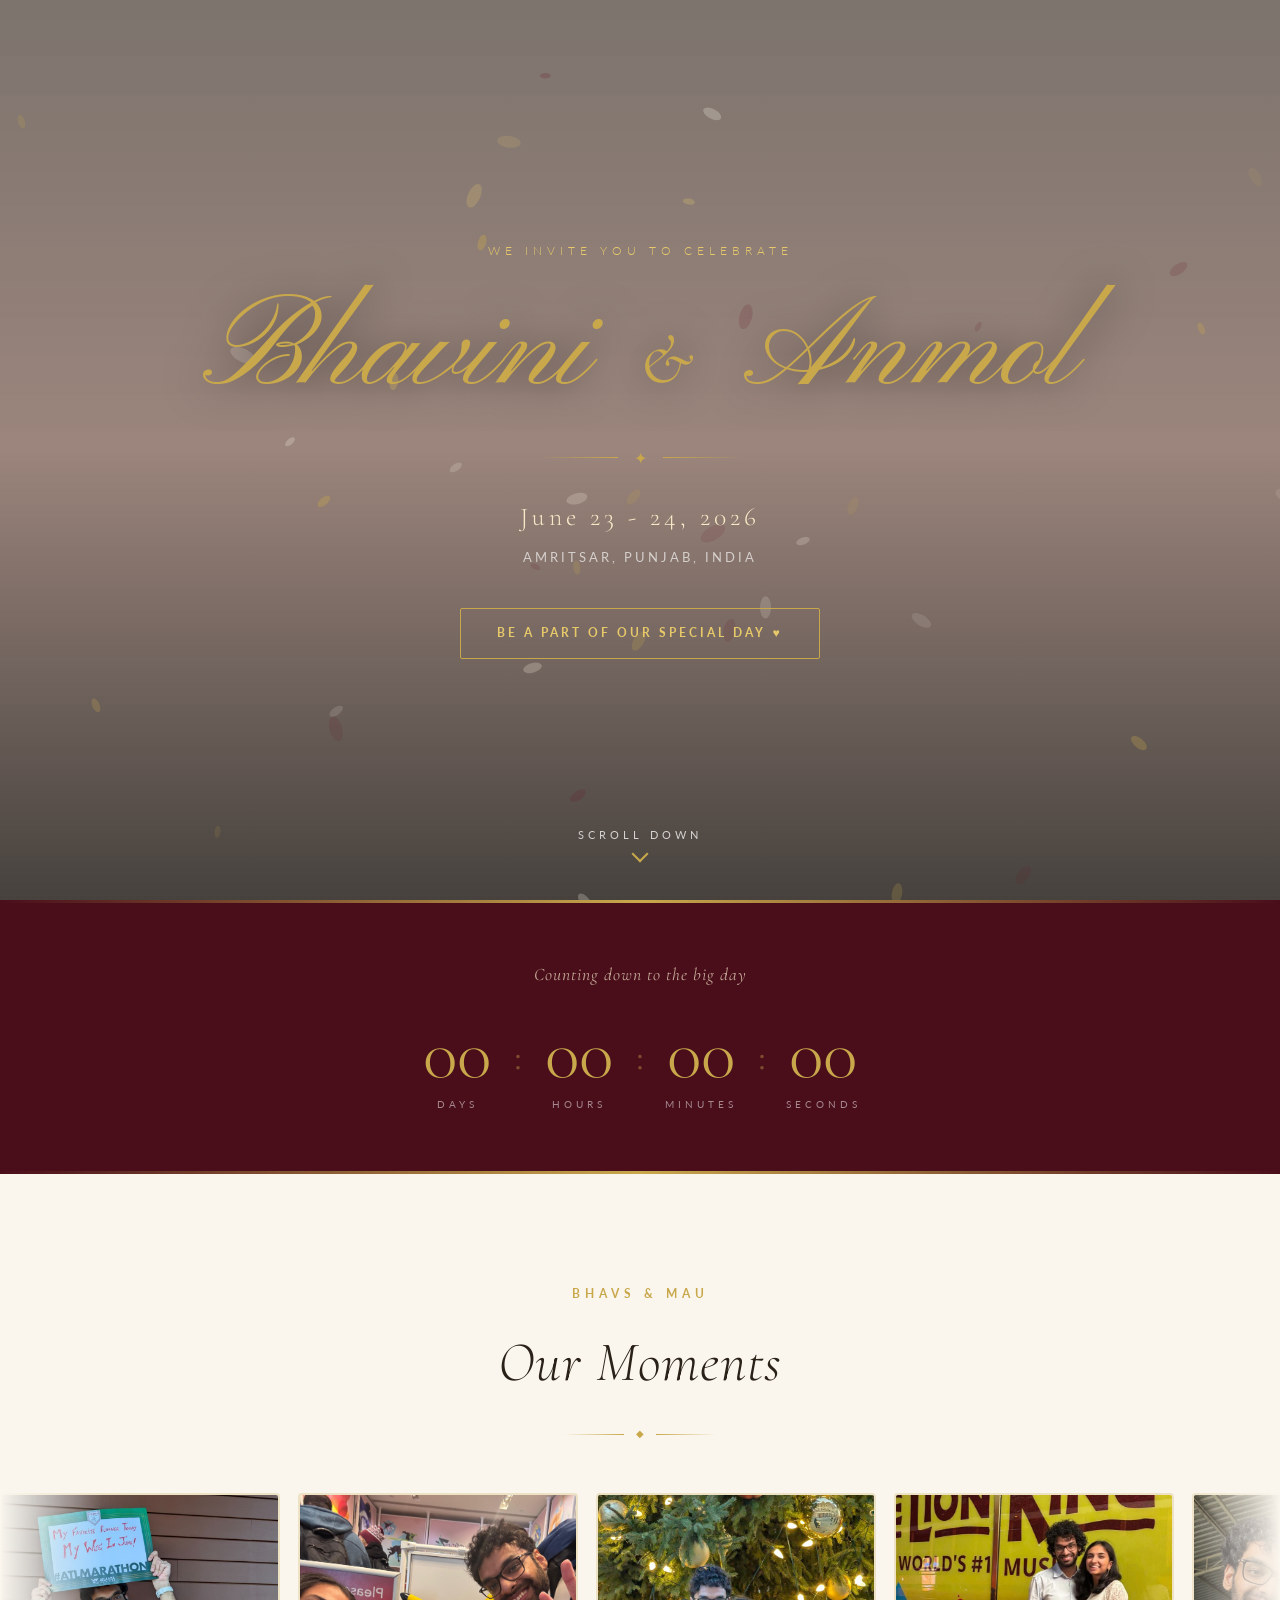
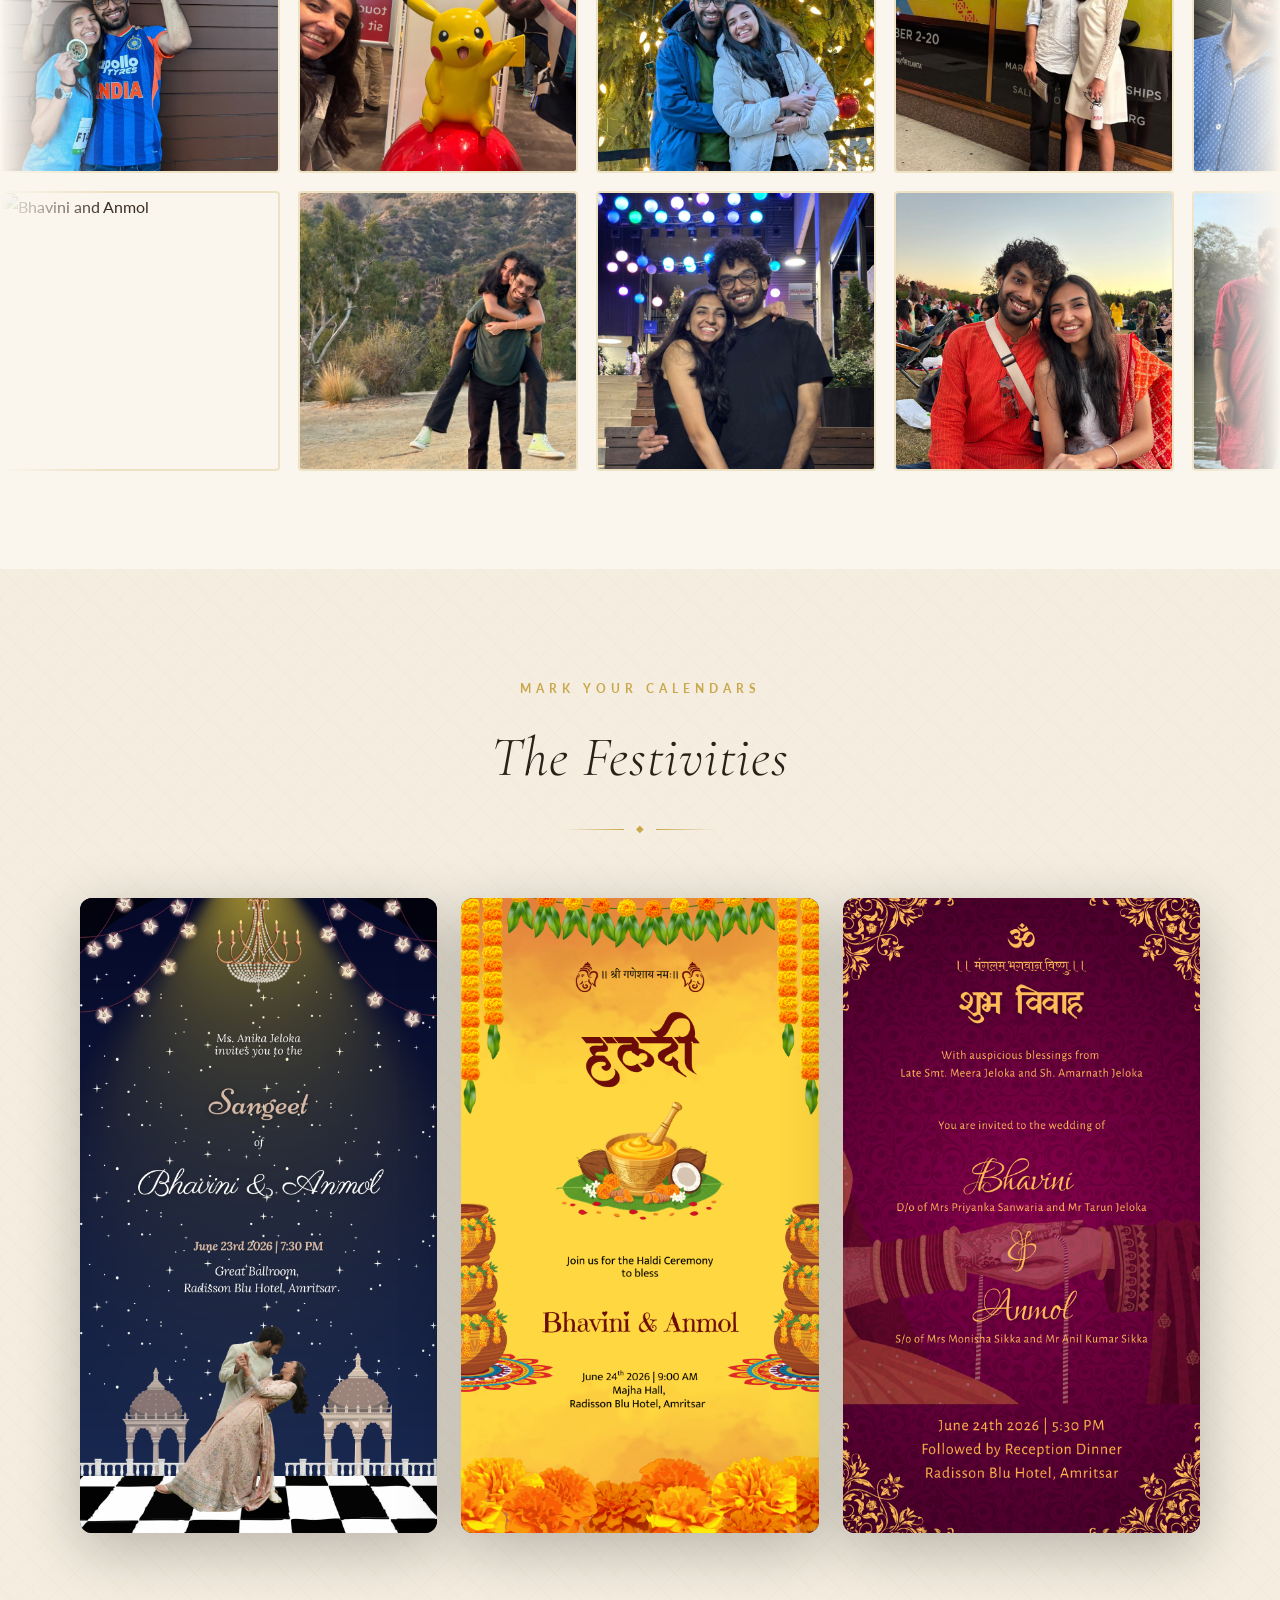
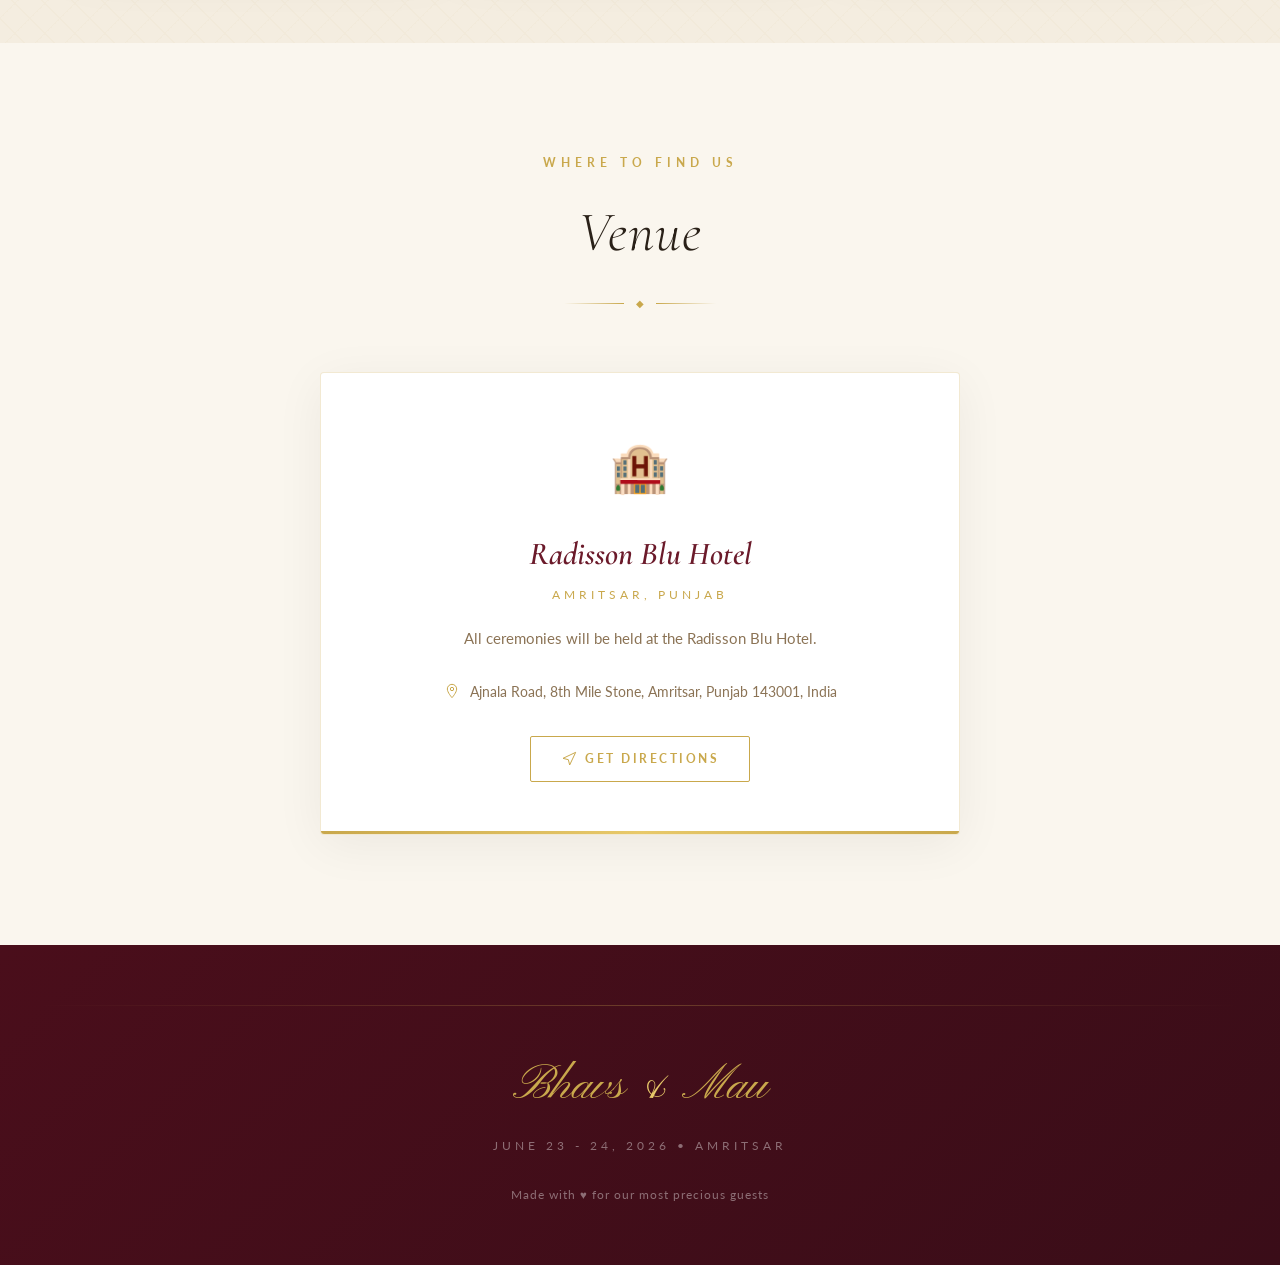
==== bride.html @ a4cc7a9e "updated the three different pages, and minor changes as suggested by familiy" ====
<!DOCTYPE html>
<html lang="en">
<head>
    <meta charset="UTF-8">
    <meta name="viewport" content="width=device-width, initial-scale=1.0">
    <title>Bhavini & Anmol — June 2026 | Wedding Invitation</title>
    <meta name="description" content="Join us in celebrating the wedding of Bhavini & Anmol on June 23-24, 2026 at the Radisson Blu Hotel, Amritsar.">
    <link rel="preconnect" href="https://fonts.googleapis.com">
    <link rel="preconnect" href="https://fonts.gstatic.com" crossorigin>
    <link href="https://fonts.googleapis.com/css2?family=Cormorant+Garamond:ital,wght@0,300;0,400;0,600;1,300;1,400&family=Lato:wght@300;400;700&family=Pinyon+Script&display=swap" rel="stylesheet">
    <link rel="stylesheet" href="style.css">
</head>
<body>

    <!-- Floating Petals Canvas -->
    <canvas id="petals-canvas"></canvas>

    <!-- Lightbox -->
    <div id="lightbox" class="lightbox" role="dialog" aria-modal="true">
        <button class="lightbox-close" id="lightbox-close" aria-label="Close">✕</button>
        <img src="" alt="" class="lightbox-img" id="lightbox-img">
    </div>

    <!-- Navigation -->
    <nav class="navbar" id="navbar">
        <div class="nav-logo">Bhavs <span class="nav-ampersand">&</span> Mau</div>
    </nav>

    <!-- Hero Section -->
    <section id="home" class="hero">
        <div class="hero-parallax-bg" id="heroBg"></div>
        <div class="hero-overlay"></div>

        <!-- Floating Decorative Elements -->
        <!-- <div class="deco-ring deco-ring-1"></div>
        <div class="deco-ring deco-ring-2"></div>
        <div class="deco-ring deco-ring-3"></div> -->

        <div class="hero-content">
            <p class="hero-eyebrow scroll-reveal">We invite you to celebrate</p>
            <h1 class="hero-names">
                <span class="name-bride">Bhavini</span>
                <span class="hero-amp">&amp;</span>
                <span class="name-groom">Anmol</span>
            </h1>
            <div class="hero-divider">
                <span class="divider-line"></span>
                <span class="divider-icon">✦</span>
                <span class="divider-line"></span>
            </div>
            <p class="hero-date">June 23 - 24, 2026</p>
            <p class="hero-location">Amritsar, Punjab, India</p>
            <a href="#events" class="hero-cta">
                <span>Be a part of our special day ♥</span>
            </a>
        </div>

        <div class="hero-scroll-indicator">
            <span>Scroll Down</span>
            <!-- <div class="scroll-line"></div> -->
            <div class="scroll-arrow"></div>
        </div>
    </section>

    <!-- Countdown Section -->
    <section id="countdown" class="countdown-section">
        <div class="countdown-container">
            <p class="countdown-label">Counting down to the big day</p>
            <div class="countdown-grid">
                <div class="countdown-item">
                    <span class="countdown-num" id="cd-days">—</span>
                    <span class="countdown-unit">Days</span>
                </div>
                <div class="countdown-sep">:</div>
                <div class="countdown-item">
                    <span class="countdown-num" id="cd-hours">—</span>
                    <span class="countdown-unit">Hours</span>
                </div>
                <div class="countdown-sep">:</div>
                <div class="countdown-item">
                    <span class="countdown-num" id="cd-mins">—</span>
                    <span class="countdown-unit">Minutes</span>
                </div>
                <div class="countdown-sep">:</div>
                <div class="countdown-item">
                    <span class="countdown-num" id="cd-secs">—</span>
                    <span class="countdown-unit">Seconds</span>
                </div>
            </div>
        </div>
    </section>

    <!-- Our Story Section — commented out
    <section id="story" class="story-section">
        ...
    </section>
    -->

    <!-- Photo Gallery Section -->
    <section id="gallery" class="gallery-section">
        <div class="section-header scroll-reveal">
            <p class="section-eyebrow">Bhavs & Mau</p>
            <h2 class="section-title">Our Moments</h2>
            <div class="title-ornament">
                <span class="ornament-line"></span>
                <span class="ornament-diamond">◆</span>
                <span class="ornament-line"></span>
            </div>
        </div>

        <!-- Row 1 — scrolls left: photos 1–8 + duplicate -->
        <div class="gallery-strip gallery-strip--left">
            <div class="gallery-track" id="gallery-track-1">
                <!-- set 1 -->
                <div class="gallery-item"><img src="images/gallery/photo1.jpeg" alt="Bhavini and Anmol"></div>
                <div class="gallery-item"><img src="images/gallery/photo2.jpeg" alt="Bhavini and Anmol"></div>
                <div class="gallery-item"><img src="images/gallery/photo3.jpeg" alt="Bhavini and Anmol"></div>
                <div class="gallery-item"><img src="images/gallery/photo4.jpeg" alt="Bhavini and Anmol"></div>
                <div class="gallery-item"><img src="images/gallery/photo5.jpeg" alt="Bhavini and Anmol"></div>
                <div class="gallery-item"><img src="images/gallery/photo6.jpeg" alt="Bhavini and Anmol"></div>
                <div class="gallery-item"><img src="images/gallery/photo7.jpeg" alt="Bhavini and Anmol"></div>
                <div class="gallery-item"><img src="images/gallery/photo8.jpeg" alt="Bhavini and Anmol"></div>
                <!-- set 2 — duplicate for seamless loop -->
                <div class="gallery-item"><img src="images/gallery/photo1.jpeg" alt="Bhavini and Anmol"></div>
                <div class="gallery-item"><img src="images/gallery/photo2.jpeg" alt="Bhavini and Anmol"></div>
                <div class="gallery-item"><img src="images/gallery/photo3.jpeg" alt="Bhavini and Anmol"></div>
                <div class="gallery-item"><img src="images/gallery/photo4.jpeg" alt="Bhavini and Anmol"></div>
                <div class="gallery-item"><img src="images/gallery/photo5.jpeg" alt="Bhavini and Anmol"></div>
                <div class="gallery-item"><img src="images/gallery/photo6.jpeg" alt="Bhavini and Anmol"></div>
                <div class="gallery-item"><img src="images/gallery/photo7.jpeg" alt="Bhavini and Anmol"></div>
                <div class="gallery-item"><img src="images/gallery/photo8.jpeg" alt="Bhavini and Anmol"></div>
            </div>
        </div>

        <!-- Row 2 — scrolls right: photos 15–9 reversed + duplicate -->
        <div class="gallery-strip gallery-strip--right">
            <div class="gallery-track" id="gallery-track-2">
                <!-- set 1 -->
                <div class="gallery-item"><img src="images/gallery/photo15.JPG" alt="Bhavini and Anmol"></div>
                <div class="gallery-item"><img src="images/gallery/photo14.jpeg" alt="Bhavini and Anmol"></div>
                <div class="gallery-item"><img src="images/gallery/photo13.jpeg" alt="Bhavini and Anmol"></div>
                <div class="gallery-item"><img src="images/gallery/photo12.jpeg" alt="Bhavini and Anmol"></div>
                <div class="gallery-item"><img src="images/gallery/photo11.jpeg" alt="Bhavini and Anmol"></div>
                <div class="gallery-item"><img src="images/gallery/photo10.jpeg" alt="Bhavini and Anmol"></div>
                <div class="gallery-item"><img src="images/gallery/photo9.jpeg" alt="Bhavini and Anmol"></div>
                <!-- set 2 — duplicate for seamless loop -->
                <div class="gallery-item"><img src="images/gallery/photo15.JPG" alt="Bhavini and Anmol"></div>
                <div class="gallery-item"><img src="images/gallery/photo14.jpeg" alt="Bhavini and Anmol"></div>
                <div class="gallery-item"><img src="images/gallery/photo13.jpeg" alt="Bhavini and Anmol"></div>
                <div class="gallery-item"><img src="images/gallery/photo12.jpeg" alt="Bhavini and Anmol"></div>
                <div class="gallery-item"><img src="images/gallery/photo11.jpeg" alt="Bhavini and Anmol"></div>
                <div class="gallery-item"><img src="images/gallery/photo10.jpeg" alt="Bhavini and Anmol"></div>
                <div class="gallery-item"><img src="images/gallery/photo9.jpeg" alt="Bhavini and Anmol"></div>
            </div>
        </div>
    </section>

    <!-- Events Section -->
    <section id="events" class="events-section">
        <div class="events-bg-pattern"></div>
        <div class="section-header scroll-reveal">
            <p class="section-eyebrow">Mark Your Calendars</p>
            <h2 class="section-title">The Festivities</h2>
            <div class="title-ornament">
                <span class="ornament-line"></span>
                <span class="ornament-diamond">◆</span>
                <span class="ornament-line"></span>
            </div>
        </div>
        <div class="invite-cards-grid">

            <!-- Sangeet -->
            <div class="invite-card scroll-reveal" style="--delay: 0s">
                <div class="invite-card-inner">
                    <img src="images/cards/Sangeet_v2_bride.png" alt="Sangeet Invitation" class="invite-card-img">
                    <div class="invite-card-overlay">
                        <p class="invite-card-overlay-event">Sangeet</p>
                        <p class="invite-card-overlay-detail">June 23 · 7:30 PM</p>
                        <p class="invite-card-overlay-detail">Great Ballroom, Radisson Blu</p>
                    </div>
                </div>
            </div>

            <!-- Haldi -->
            <div class="invite-card scroll-reveal" style="--delay: 0.15s">
                <div class="invite-card-inner">
                    <img src="images/cards/Haldi_v2.png" alt="Haldi Invitation" class="invite-card-img">
                    <div class="invite-card-overlay">
                        <p class="invite-card-overlay-event">Haldi</p>
                        <p class="invite-card-overlay-detail">June 24 · 9:00 AM</p>
                        <p class="invite-card-overlay-detail">Majha Hall, Radisson Blu</p>
                    </div>
                </div>
            </div>

            <!-- Shubh Vivah — Bride's card -->
            <div class="invite-card scroll-reveal" style="--delay: 0.3s">
                <div class="invite-card-inner">
                    <img src="images/cards/shaadi_bride_v2.png" alt="Shubh Vivah" class="invite-card-img">
                    <div class="invite-card-overlay">
                        <p class="invite-card-overlay-event">Shubh Vivah</p>
                        <p class="invite-card-overlay-detail">June 24 · 5:30 PM</p>
                        <p class="invite-card-overlay-detail">Hotel Radisson Blu, Amritsar</p>
                    </div>
                </div>
            </div>

        </div>
    </section>

    <!-- Venue Section -->
    <section id="venue" class="venue-section">
        <div class="section-header scroll-reveal">
            <p class="section-eyebrow">Where to Find Us</p>
            <h2 class="section-title">Venue</h2>
            <div class="title-ornament">
                <span class="ornament-line"></span>
                <span class="ornament-diamond">◆</span>
                <span class="ornament-line"></span>
            </div>
        </div>
        <div class="venue-content scroll-reveal">
            <div class="venue-card">
                <div class="venue-card-icon">🏨</div>
                <h3>Radisson Blu Hotel</h3>
                <p class="venue-tagline">Amritsar, Punjab</p>
                <p class="venue-desc">All ceremonies will be held at the Radisson Blu Hotel.</p>
                <div class="venue-details">
                    <div class="venue-detail">
                        <svg viewBox="0 0 24 24" fill="none" stroke="currentColor" stroke-width="1.5" width="16"><path d="M12 2C8.13 2 5 5.13 5 9c0 5.25 7 13 7 13s7-7.75 7-13c0-3.87-3.13-7-7-7z"/><circle cx="12" cy="9" r="2.5"/></svg>
                        Ajnala Road, 8th Mile Stone, Amritsar, Punjab 143001, India
                    </div>
                    <!-- <div class="venue-detail">
                        <svg viewBox="0 0 24 24" fill="none" stroke="currentColor" stroke-width="1.5" width="16"><path d="M3 9l9-7 9 7v11a2 2 0 01-2 2H5a2 2 0 01-2-2z"/><polyline points="9 22 9 12 15 12 15 22"/></svg>
                        
                    </div> -->
                </div>
                <a href="https://maps.google.com/?q=Radisson+Blu+Hotel+Amritsar" target="_blank" class="venue-map-btn">
                    <svg viewBox="0 0 24 24" fill="none" stroke="currentColor" stroke-width="1.5" width="16"><polygon points="3 11 22 2 13 21 11 13 3 11"/></svg>
                    Get Directions
                </a>
            </div>
        </div>
    </section>


    <!-- Footer -->
    <footer class="footer">
        <div class="footer-logo">Bhavs <span class="footer-amp">&</span> Mau</div>
        <p class="footer-date">June 23 - 24, 2026 • Amritsar</p>
        <p class="footer-quote"></p>
        <p class="footer-copy">Made with ♥ for our most precious guests</p>
    </footer>

    <script src="script.js"></script>
</body>
</html>
---- style.css ----
/* ============================================================
   WEDDING WEBSITE — Anmol & Bhavini
   Design System & Animations
   ============================================================ */

/* ---------- CSS Variables ---------- */
:root {
    --gold: #C9A84C;
    --gold-light: #E8C96A;
    --gold-pale: #f5e9c8;
    --burgundy: #6B1A2A;
    --burgundy-deep: #4A0E1B;
    --cream: #FAF6EE;
    --ivory: #F4EDE0;
    --charcoal: #2A2118;
    --text-dark: #3A2E22;
    --text-muted: #8B7355;
    --white: #FFFFFF;

    --font-display: 'Pinyon Script', cursive;
    --font-serif: 'Cormorant Garamond', Georgia, serif;
    --font-sans: 'Lato', sans-serif;

    --ease-smooth: cubic-bezier(0.4, 0, 0.2, 1);
    --ease-bounce: cubic-bezier(0.34, 1.56, 0.64, 1);
}

/* ---------- Reset & Base ---------- */
*,
*::before,
*::after {
    box-sizing: border-box;
    margin: 0;
    padding: 0;
}

html {
    scroll-behavior: smooth;
    overflow-x: hidden;
}

body {
    font-family: var(--font-sans);
    background: var(--cream);
    color: var(--text-dark);
    line-height: 1.7;
    overflow-x: hidden;
}

/* ---------- Petals Canvas ---------- */
#petals-canvas {
    position: fixed;
    top: 0;
    left: 0;
    width: 100%;
    height: 100%;
    pointer-events: none;
    z-index: 1;
    opacity: 0.6;
}

/* ---------- Navbar ---------- */
.navbar {
    position: fixed;
    top: 0;
    left: 0;
    right: 0;
    z-index: 1000;
    display: flex;
    align-items: center;
    justify-content: space-between;
    padding: 20px 60px;
    /* Hidden until user scrolls past hero */
    opacity: 0;
    transform: translateY(-100%);
    pointer-events: none;
    transition: opacity 0.5s var(--ease-smooth),
        transform 0.5s var(--ease-smooth),
        background 0.4s var(--ease-smooth),
        padding 0.4s var(--ease-smooth),
        box-shadow 0.4s var(--ease-smooth);
}

.navbar.nav-visible {
    opacity: 1;
    transform: translateY(0);
    pointer-events: auto;
}

.navbar.scrolled {
    background: rgba(26, 15, 8, 0.92);
    backdrop-filter: blur(20px);
    -webkit-backdrop-filter: blur(20px);
    padding: 14px 60px;
    box-shadow: 0 4px 30px rgba(0, 0, 0, 0.3);
}

.nav-logo {
    font-family: var(--font-display);
    font-size: 2.2rem;
    color: var(--gold);
    letter-spacing: 2px;
    user-select: none;
}

.nav-ampersand {
    color: var(--gold-light);
    font-size: 1.8rem;
}

.nav-links {
    list-style: none;
    display: flex;
    gap: 36px;
}

.nav-link {
    font-family: var(--font-sans);
    font-size: 0.8rem;
    font-weight: 700;
    letter-spacing: 2.5px;
    text-transform: uppercase;
    color: rgba(255, 255, 255, 0.85);
    text-decoration: none;
    position: relative;
    transition: color 0.3s;
}

.nav-link::after {
    content: '';
    position: absolute;
    bottom: -4px;
    left: 0;
    width: 0;
    height: 1px;
    background: var(--gold);
    transition: width 0.35s var(--ease-smooth);
}

.nav-link:hover {
    color: var(--gold-light);
}

.nav-link:hover::after {
    width: 100%;
}

.nav-rsvp {
    color: var(--gold) !important;
    border: 1px solid var(--gold);
    padding: 8px 20px;
    border-radius: 2px;
    transition: all 0.3s !important;
}

.nav-rsvp::after {
    display: none;
}

.nav-rsvp:hover {
    background: var(--gold) !important;
    color: var(--burgundy-deep) !important;
}

.hamburger {
    display: none;
    flex-direction: column;
    gap: 5px;
    background: none;
    border: none;
    cursor: pointer;
    padding: 4px;
}

.hamburger span {
    display: block;
    width: 24px;
    height: 2px;
    background: var(--gold);
    transition: all 0.3s;
}

/* ---------- Hero ---------- */
.hero {
    position: relative;
    height: 100vh;
    min-height: 700px;
    display: flex;
    align-items: center;
    justify-content: center;
    overflow: hidden;
}

.hero-parallax-bg {
    position: absolute;
    inset: -20%;
    background: url('images/hero-bg-desktop.png') center center / cover no-repeat;
    will-change: transform;
    transition: transform 0.05s linear;
}

.hero-overlay {
    position: absolute;
    inset: 0;
    background: linear-gradient(to bottom,
            rgba(20, 8, 4, 0.55) 0%,
            rgba(60, 20, 10, 0.5) 50%,
            rgba(10, 5, 2, 0.75) 100%);
}

/* Decorative floating rings */
.deco-ring {
    position: absolute;
    border-radius: 50%;
    border: 1px solid rgba(201, 168, 76, 0.25);
    animation: ringPulse 6s ease-in-out infinite;
    pointer-events: none;
}

.deco-ring-1 {
    width: 500px;
    height: 500px;
    top: 50%;
    left: 50%;
    transform: translate(-50%, -50%);
    animation-delay: 0s;
}

.deco-ring-2 {
    width: 700px;
    height: 700px;
    top: 50%;
    left: 50%;
    transform: translate(-50%, -50%);
    border-color: rgba(201, 168, 76, 0.15);
    animation-delay: 1s;
}

.deco-ring-3 {
    width: 900px;
    height: 900px;
    top: 50%;
    left: 50%;
    transform: translate(-50%, -50%);
    border-color: rgba(201, 168, 76, 0.08);
    animation-delay: 2s;
}

@keyframes ringPulse {

    0%,
    100% {
        opacity: 0.6;
        transform: translate(-50%, -50%) scale(1);
    }

    50% {
        opacity: 1;
        transform: translate(-50%, -50%) scale(1.04);
    }
}

.hero-content {
    position: relative;
    z-index: 2;
    text-align: center;
    color: var(--white);
    padding: 20px;
}

.hero-eyebrow {
    font-family: var(--font-sans);
    font-size: 0.75rem;
    font-weight: 300;
    letter-spacing: 5px;
    text-transform: uppercase;
    color: var(--gold-light);
    margin-bottom: 24px;
    opacity: 0;
    transform: translateY(20px);
    animation: fadeUp 0.9s var(--ease-smooth) 0.3s forwards;
}

.hero-names {
    font-family: var(--font-display);
    font-size: clamp(4rem, 10vw, 9rem);
    font-weight: 400;
    line-height: 1.05;
    color: var(--gold);
    text-shadow: 0 2px 40px rgba(0, 0, 0, 0.6);
    opacity: 0;
    transform: translateY(30px);
    animation: fadeUp 1s var(--ease-smooth) 0.5s forwards;
}

.name-groom,
.name-bride {
    display: inline-block;
}

.hero-amp {
    font-family: var(--font-serif);
    font-style: italic;
    color: var(--gold);
    font-size: 0.55em;
    vertical-align: middle;
    padding: 0 20px;
}

.hero-divider {
    display: flex;
    align-items: center;
    justify-content: center;
    gap: 16px;
    margin: 24px auto;
    opacity: 0;
    animation: fadeIn 1s var(--ease-smooth) 0.9s forwards;
}

.divider-line {
    width: 80px;
    height: 1px;
    background: linear-gradient(to right, transparent, var(--gold));
}

.divider-line:last-child {
    background: linear-gradient(to left, transparent, var(--gold));
}

.divider-icon {
    color: var(--gold);
    font-size: 1rem;
    animation: spin 20s linear infinite;
    display: inline-block;
}

@keyframes spin {
    to {
        transform: rotate(360deg);
    }
}

.hero-date {
    font-family: var(--font-serif);
    font-size: clamp(1.1rem, 3vw, 1.6rem);
    font-weight: 300;
    letter-spacing: 4px;
    color: var(--gold-pale);
    opacity: 0;
    animation: fadeUp 1s var(--ease-smooth) 1.1s forwards;
}

.hero-location {
    font-size: 0.8rem;
    letter-spacing: 3px;
    text-transform: uppercase;
    color: rgba(255, 255, 255, 0.65);
    margin-top: 8px;
    opacity: 0;
    animation: fadeUp 1s var(--ease-smooth) 1.3s forwards;
}

.hero-cta {
    display: inline-flex;
    align-items: center;
    gap: 10px;
    margin-top: 40px;
    padding: 14px 36px;
    border: 1px solid var(--gold);
    color: var(--gold-light);
    text-decoration: none;
    font-family: var(--font-sans);
    font-size: 0.75rem;
    font-weight: 700;
    letter-spacing: 3px;
    text-transform: uppercase;
    border-radius: 2px;
    transition: all 0.4s var(--ease-smooth);
    opacity: 0;
    animation: fadeUp 1s var(--ease-smooth) 1.5s forwards;
    position: relative;
    overflow: hidden;
}

.hero-cta::before {
    content: '';
    position: absolute;
    inset: 0;
    background: var(--gold);
    transform: translateX(-101%);
    transition: transform 0.4s var(--ease-smooth);
    z-index: -1;
}

.hero-cta:hover {
    color: var(--burgundy-deep);
}

.hero-cta:hover::before {
    transform: translateX(0);
}

.hero-cta svg {
    width: 16px;
    transition: transform 0.3s;
}

.hero-cta:hover svg {
    transform: translateX(4px);
}

.hero-scroll-indicator {
    position: absolute;
    bottom: 40px;
    left: 50%;
    transform: translateX(-50%);
    z-index: 2;
    display: flex;
    flex-direction: column;
    align-items: center;
    gap: 8px;
    opacity: 0;
    animation: fadeIn 1s ease 2s forwards;
}

.hero-scroll-indicator span {
    font-size: 0.7rem;
    letter-spacing: 4px;
    text-transform: uppercase;
    color: rgba(255, 255, 255, 0.75);
    font-weight: 400;
}

.scroll-line {
    width: 2px;
    height: 64px;
    background: linear-gradient(to bottom, var(--gold-light), rgba(201, 168, 76, 0.15));
    animation: scrollPulse 1.8s ease-in-out infinite;
    border-radius: 2px;
}

/* Downward chevron arrow below the line */
.scroll-arrow {
    width: 12px;
    height: 12px;
    border-right: 2px solid var(--gold);
    border-bottom: 2px solid var(--gold);
    transform: rotate(45deg);
    animation: arrowBounce 1.8s ease-in-out infinite;
    margin-top: -4px;
}

@keyframes scrollPulse {
    0% {
        transform: scaleY(0.15);
        transform-origin: top;
        opacity: 0.4;
    }

    50% {
        transform: scaleY(1);
        transform-origin: top;
        opacity: 1;
    }

    100% {
        transform: scaleY(0.15);
        transform-origin: top;
        opacity: 0.4;
    }
}

@keyframes arrowBounce {

    0%,
    100% {
        transform: rotate(45deg) translateY(0);
        opacity: 0.5;
    }

    50% {
        transform: rotate(45deg) translateY(5px);
        opacity: 1;
    }
}

/* ---------- Countdown ---------- */
.countdown-section {
    background: var(--burgundy-deep);
    padding: 60px 20px;
    text-align: center;
    position: relative;
    z-index: 2;
}

.countdown-section::before,
.countdown-section::after {
    content: '';
    position: absolute;
    left: 0;
    right: 0;
    height: 3px;
    background: linear-gradient(to right, transparent, var(--gold), transparent);
}

.countdown-section::before {
    top: 0;
}

.countdown-section::after {
    bottom: 0;
}

.countdown-label {
    font-family: var(--font-serif);
    font-style: italic;
    font-size: 1.1rem;
    color: var(--gold-pale);
    opacity: 0.7;
    margin-bottom: 28px;
    letter-spacing: 1px;
}

.countdown-grid {
    display: flex;
    align-items: center;
    justify-content: center;
    gap: 12px;
    flex-wrap: wrap;
}

.countdown-item {
    display: flex;
    flex-direction: column;
    align-items: center;
    min-width: 90px;
}

.countdown-num {
    font-family: var(--font-serif);
    font-size: clamp(2.5rem, 6vw, 4.5rem);
    font-weight: 300;
    color: var(--gold);
    line-height: 1;
    display: block;
    transition: all 0.3s;
}

.countdown-unit {
    font-size: 0.65rem;
    letter-spacing: 4px;
    text-transform: uppercase;
    color: rgba(255, 255, 255, 0.5);
    margin-top: 6px;
}

.countdown-sep {
    font-family: var(--font-serif);
    font-size: 2.5rem;
    color: var(--gold);
    opacity: 0.4;
    margin-bottom: 20px;
    animation: sepBlink 1.5s ease-in-out infinite;
}

@keyframes sepBlink {

    0%,
    100% {
        opacity: 0.4;
    }

    50% {
        opacity: 0.1;
    }
}

/* ---------- Section Shared Styles ---------- */
.section-header {
    text-align: center;
    margin-bottom: 60px;
}

.events-section .section-header {
    padding: 0 40px;
}

.section-eyebrow {
    font-size: 0.72rem;
    font-weight: 700;
    letter-spacing: 5px;
    text-transform: uppercase;
    color: var(--gold);
    margin-bottom: 12px;
}

.section-title {
    font-family: var(--font-serif);
    font-size: clamp(2rem, 5vw, 3.5rem);
    font-weight: 300;
    color: var(--charcoal);
    letter-spacing: 1px;
    font-style: italic;
}

.title-ornament {
    display: flex;
    align-items: center;
    justify-content: center;
    gap: 12px;
    margin-top: 16px;
}

.ornament-line {
    width: 60px;
    height: 1px;
    background: linear-gradient(to right, transparent, var(--gold));
}

.ornament-line:last-child {
    background: linear-gradient(to left, transparent, var(--gold));
}

.ornament-diamond {
    color: var(--gold);
    font-size: 0.6rem;
}

.ornament-line--light {
    background: linear-gradient(to right, transparent, rgba(201, 168, 76, 0.5)) !important;
}

.ornament-line--light:last-child {
    background: linear-gradient(to left, transparent, rgba(201, 168, 76, 0.5)) !important;
}

.ornament-diamond--light {
    color: rgba(201, 168, 76, 0.7);
}

/* ---------- Story Section ---------- */
.story-section {
    padding: 110px 40px;
    background: var(--cream);
    position: relative;
    z-index: 2;
}

.story-timeline {
    max-width: 700px;
    margin: 0 auto;
    display: flex;
    flex-direction: column;
    align-items: center;
}

.story-step {
    display: flex;
    align-items: flex-start;
    gap: 28px;
    width: 100%;
    position: relative;
}

.story-step:nth-child(odd) {
    flex-direction: row;
}

.story-step:nth-child(even) {
    flex-direction: row-reverse;
    text-align: right;
}

.story-icon {
    flex-shrink: 0;
    width: 72px;
    height: 72px;
    background: var(--ivory);
    border: 2px solid var(--gold);
    border-radius: 50%;
    display: flex;
    align-items: center;
    justify-content: center;
    font-size: 1.8rem;
    box-shadow: 0 4px 20px rgba(201, 168, 76, 0.2);
    transition: transform 0.4s var(--ease-bounce), box-shadow 0.4s;
}

.story-step:hover .story-icon {
    transform: scale(1.1) rotate(-5deg);
    box-shadow: 0 8px 30px rgba(201, 168, 76, 0.35);
}

.story-text h3 {
    font-family: var(--font-serif);
    font-size: 1.5rem;
    font-weight: 600;
    color: var(--burgundy);
    margin-bottom: 8px;
    font-style: italic;
}

.story-text p {
    font-size: 0.95rem;
    color: var(--text-muted);
    line-height: 1.8;
}

.story-connector {
    width: 1px;
    height: 60px;
    background: linear-gradient(to bottom, var(--gold), transparent);
    margin: 16px 0;
}

/* ---------- Events Section ---------- */
.events-section {
    padding: 110px 0;
    background: var(--ivory);
    position: relative;
    z-index: 2;
    overflow: hidden;
}

.events-bg-pattern {
    position: absolute;
    inset: 0;
    opacity: 0.03;
    background-image:
        repeating-linear-gradient(45deg, var(--gold) 0, var(--gold) 1px, transparent 0, transparent 50%),
        repeating-linear-gradient(-45deg, var(--gold) 0, var(--gold) 1px, transparent 0, transparent 50%);
    background-size: 30px 30px;
    pointer-events: none;
}

.events-grid {
    display: grid;
    grid-template-columns: repeat(auto-fit, minmax(280px, 1fr));
    gap: 24px;
    max-width: 1100px;
    margin: 0 auto;
}

.event-card {
    background: var(--white);
    border: 1px solid rgba(201, 168, 76, 0.2);
    border-radius: 4px;
    padding: 40px 32px;
    text-align: center;
    transition: all 0.4s var(--ease-smooth);
    position: relative;
    overflow: hidden;
    animation-delay: var(--delay);
}

.event-card::before {
    content: '';
    position: absolute;
    top: 0;
    left: 0;
    right: 0;
    height: 3px;
    background: linear-gradient(to right, var(--gold), var(--gold-light));
    transform: scaleX(0);
    transform-origin: left;
    transition: transform 0.4s var(--ease-smooth);
}

.event-card:hover {
    transform: translateY(-8px);
    box-shadow: 0 20px 50px rgba(107, 26, 42, 0.12);
    border-color: rgba(201, 168, 76, 0.4);
}

.event-card:hover::before {
    transform: scaleX(1);
}

.event-card--featured {
    background: var(--burgundy-deep);
    border-color: var(--gold);
}

.event-card--featured h3,
.event-card--featured .event-card-desc,
.event-card--featured .event-card-time {
    color: rgba(255, 255, 255, 0.85) !important;
}

.event-card--featured .event-card-date {
    color: var(--gold-light) !important;
}

.event-card--featured::before {
    background: linear-gradient(to right, var(--gold-light), var(--gold));
}

.event-card-icon {
    font-size: 2.5rem;
    margin-bottom: 16px;
    display: block;
    transition: transform 0.4s var(--ease-bounce);
}

.event-card:hover .event-card-icon {
    transform: scale(1.2) rotate(10deg);
}

.event-card-date {
    font-size: 0.72rem;
    font-weight: 700;
    letter-spacing: 4px;
    text-transform: uppercase;
    color: var(--gold);
    margin-bottom: 12px;
}

.event-card-title {
    font-family: var(--font-serif);
    font-size: 1.5rem;
    font-weight: 600;
    font-style: italic;
    color: var(--burgundy);
    margin-bottom: 14px;
}

.event-card-desc {
    font-size: 0.9rem;
    color: var(--text-muted);
    line-height: 1.8;
    margin-bottom: 20px;
}

/* Rich event card elements */
.event-card-img-icon {
    width: 72px;
    height: 72px;
    border-radius: 50%;
    object-fit: cover;
    object-position: center;
    border: 2px solid rgba(201, 168, 76, 0.35);
    box-shadow: 0 4px 18px rgba(201, 168, 76, 0.2);
    transition: transform 0.4s var(--ease-bounce), box-shadow 0.4s;
    flex-shrink: 0;
}

.event-card-img-icon--lg {
    width: 160px;
    height: 160px;
}



.event-card:hover .event-card-img-icon {
    transform: scale(1.1) rotate(-4deg);
    box-shadow: 0 8px 30px rgba(201, 168, 76, 0.35);
}

.event-card--featured .event-card-img-icon {
    border-color: rgba(201, 168, 76, 0.55);
    box-shadow: 0 4px 18px rgba(0, 0, 0, 0.4);
}

.event-card-header {
    display: flex;
    align-items: center;
    justify-content: space-between;
    margin-bottom: 12px;
}

.event-card-header--center {
    display: flex;
    justify-content: center;
    align-items: center;
    margin-bottom: 18px;
}

.event-card-badge {
    font-size: 0.65rem;
    font-weight: 700;
    letter-spacing: 3px;
    text-transform: uppercase;
    color: var(--burgundy);
    background: var(--gold-pale);
    border: 1px solid rgba(201, 168, 76, 0.35);
    padding: 4px 12px;
    border-radius: 20px;
}

.event-card-badge--gold {
    background: var(--gold);
    color: var(--burgundy-deep);
    border-color: var(--gold-light);
}

.event-card-divider {
    height: 1px;
    background: linear-gradient(to right, transparent, rgba(201, 168, 76, 0.3), transparent);
    margin: 14px 0;
}

.event-card-divider--light {
    background: linear-gradient(to right, transparent, rgba(255, 255, 255, 0.18), transparent);
}

.event-detail-row {
    display: flex;
    justify-content: space-between;
    align-items: flex-start;
    gap: 12px;
    margin-bottom: 8px;
    font-size: 0.85rem;
}

.event-detail-row--light .event-detail-label,
.event-detail-row--light .event-detail-value {
    color: rgba(255, 255, 255, 0.75) !important;
}

.event-detail-label {
    font-weight: 700;
    letter-spacing: 1.5px;
    text-transform: uppercase;
    font-size: 0.68rem;
    color: var(--gold);
    flex-shrink: 0;
    padding-top: 1px;
}

.event-detail-value {
    color: var(--text-dark);
    text-align: right;
    line-height: 1.5;
}

.event-card-host {
    font-size: 0.68rem;
    font-weight: 700;
    letter-spacing: 3px;
    text-transform: uppercase;
    color: var(--gold);
    margin-bottom: 4px;
    margin-top: 4px;
}

.event-card-host--light {
    color: rgba(201, 168, 76, 0.8);
}

.event-card-host-names {
    font-family: var(--font-serif);
    font-style: italic;
    font-size: 0.95rem;
    color: var(--text-dark);
    line-height: 1.6;
    margin-bottom: 6px;
}

.event-card-host-names--light {
    color: rgba(255, 255, 255, 0.85);
}

.event-card-blessing {
    font-size: 0.8rem;
    color: rgba(255, 255, 255, 0.6);
    line-height: 1.6;
    margin-bottom: 3px;
    font-style: italic;
}

/* Haldi warm variant */
.event-card--haldi {
    background: linear-gradient(145deg, #FFD740, #FFC107);
    border-color: #F5A623;
    border-width: 2px;
}

.event-card--haldi::before {
    background: linear-gradient(to right, #FF8F00, #FFD740);
}

.event-card--haldi .event-card-title {
    color: #5D3400;
}

.event-card--haldi .event-card-desc {
    color: #6B3D00;
}

.event-card--haldi .event-card-desc strong {
    color: #3E2000;
}

.event-card--haldi .event-card-badge {
    background: rgba(255, 255, 255, 0.35);
    border-color: rgba(180, 100, 0, 0.3);
    color: #5D3400;
}

.event-card--haldi .event-detail-label {
    color: #7A4500;
}

.event-card--haldi .event-detail-value {
    color: #3E2000;
    font-weight: 600;
}

.event-card--haldi .event-card-host {
    color: #7A4500;
}

.event-card--haldi .event-card-divider {
    background: linear-gradient(to right, transparent, rgba(120, 60, 0, 0.25), transparent);
}

.event-card--haldi .event-card-img-icon {
    border-color: rgba(255, 255, 255, 0.5);
    box-shadow: 0 4px 20px rgba(180, 100, 0, 0.35);
}

.event-card-time {
    display: inline-flex;
    align-items: center;
    gap: 6px;
    font-size: 0.75rem;
    letter-spacing: 1px;
    color: var(--text-muted);
    background: var(--ivory);
    padding: 6px 14px;
    border-radius: 20px;
    border: 1px solid rgba(201, 168, 76, 0.2);
}

/* ---------- Venue Section ---------- */
.venue-section {
    padding: 110px 40px;
    background: var(--cream);
    position: relative;
    z-index: 2;
}

.venue-content {
    max-width: 640px;
    margin: 0 auto;
}

.venue-card {
    background: var(--white);
    border: 1px solid rgba(201, 168, 76, 0.25);
    border-radius: 4px;
    padding: 52px 48px;
    text-align: center;
    box-shadow: 0 10px 50px rgba(0, 0, 0, 0.06);
    position: relative;
    overflow: hidden;
    transition: box-shadow 0.4s;
}

.venue-card::after {
    content: '';
    position: absolute;
    bottom: 0;
    left: 0;
    right: 0;
    height: 3px;
    background: linear-gradient(to right, var(--gold), var(--gold-light), var(--gold));
}

.venue-card:hover {
    box-shadow: 0 20px 60px rgba(107, 26, 42, 0.1);
}

.venue-card-icon {
    font-size: 3rem;
    margin-bottom: 20px;
    display: block;
}

.venue-card h3 {
    font-family: var(--font-serif);
    font-size: 2rem;
    font-weight: 600;
    font-style: italic;
    color: var(--burgundy);
    margin-bottom: 4px;
}

.venue-tagline {
    font-size: 0.75rem;
    letter-spacing: 4px;
    text-transform: uppercase;
    color: var(--gold);
    margin-bottom: 20px;
}

.venue-desc {
    font-size: 0.95rem;
    color: var(--text-muted);
    line-height: 1.8;
    margin-bottom: 28px;
}

.venue-details {
    display: flex;
    flex-direction: column;
    gap: 12px;
    margin-bottom: 32px;
    text-align: center;
    align-items: center;
}

.venue-detail {
    display: flex;
    align-items: flex-start;
    justify-content: center;
    gap: 10px;
    font-size: 0.85rem;
    color: var(--text-muted);
}

.venue-detail svg {
    flex-shrink: 0;
    color: var(--gold);
    margin-top: 2px;
}

.venue-map-btn {
    display: inline-flex;
    align-items: center;
    gap: 8px;
    padding: 12px 30px;
    background: transparent;
    border: 1.5px solid var(--gold);
    color: var(--gold);
    text-decoration: none;
    font-size: 0.75rem;
    font-weight: 700;
    letter-spacing: 2.5px;
    text-transform: uppercase;
    border-radius: 2px;
    transition: all 0.3s var(--ease-smooth);
}

.venue-map-btn:hover {
    background: var(--gold);
    color: var(--burgundy-deep);
}

/* ---------- RSVP Section ---------- */
.rsvp-section {
    background: linear-gradient(135deg, var(--burgundy-deep) 0%, #3A0D18 100%);
    padding: 120px 40px;
    text-align: center;
    position: relative;
    z-index: 2;
    overflow: hidden;
}

.rsvp-bg-pattern {
    position: absolute;
    inset: 0;
    background-image: radial-gradient(circle, rgba(201, 168, 76, 0.06) 1px, transparent 1px);
    background-size: 40px 40px;
    pointer-events: none;
}

.rsvp-content {
    position: relative;
    z-index: 1;
}

.rsvp-section .section-eyebrow {
    color: var(--gold-light);
}

.rsvp-title {
    font-family: var(--font-serif);
    font-size: clamp(2rem, 5vw, 3.5rem);
    font-weight: 300;
    font-style: italic;
    color: var(--white);
    margin-bottom: 0;
}

.rsvp-subtitle {
    font-size: 1rem;
    color: rgba(255, 255, 255, 0.65);
    max-width: 480px;
    margin: 28px auto 40px;
    line-height: 1.8;
}

.rsvp-subtitle strong {
    color: var(--gold-light);
    font-weight: 400;
}

.rsvp-btn {
    display: inline-flex;
    align-items: center;
    gap: 14px;
    padding: 18px 52px;
    background: var(--gold);
    color: var(--burgundy-deep);
    text-decoration: none;
    font-family: var(--font-sans);
    font-size: 0.8rem;
    font-weight: 700;
    letter-spacing: 4px;
    text-transform: uppercase;
    border-radius: 2px;
    transition: all 0.4s var(--ease-smooth);
    position: relative;
    overflow: hidden;
}

.rsvp-btn::before {
    content: '';
    position: absolute;
    inset: 0;
    background: var(--gold-light);
    transform: scaleX(0);
    transform-origin: right;
    transition: transform 0.4s var(--ease-smooth);
}

.rsvp-btn:hover {
    box-shadow: 0 8px 30px rgba(201, 168, 76, 0.4);
}

.rsvp-btn:hover::before {
    transform: scaleX(1);
}

.rsvp-btn-text,
.rsvp-btn-icon {
    position: relative;
    z-index: 1;
}

.rsvp-btn-icon {
    font-size: 0.9rem;
    animation: spin 6s linear infinite;
    display: inline-block;
}

.rsvp-note {
    margin-top: 28px;
    font-size: 0.85rem;
    color: rgba(255, 255, 255, 0.4);
}

.rsvp-note a {
    color: var(--gold-light);
    text-decoration: none;
    transition: color 0.3s;
}

.rsvp-note a:hover {
    color: var(--white);
}

/* ---------- Footer ---------- */
.footer {
    background: linear-gradient(135deg, var(--burgundy-deep) 0%, #3A0D18 100%);
    padding: 60px 40px;
    text-align: center;
    position: relative;
    z-index: 2;
}

.footer::before {
    content: '';
    display: block;
    height: 1px;
    background: linear-gradient(to right, transparent, rgba(201, 168, 76, 0.3), transparent);
    margin-bottom: 40px;
}

.footer-logo {
    font-family: var(--font-display);
    font-size: 3rem;
    color: var(--gold);
    margin-bottom: 8px;
}

.footer-amp {
    color: var(--gold-light);
}

.footer-date {
    font-size: 0.72rem;
    letter-spacing: 4px;
    text-transform: uppercase;
    color: rgba(255, 255, 255, 0.4);
    margin-bottom: 16px;
}

.footer-quote {
    font-family: var(--font-serif);
    font-style: italic;
    font-size: 1.1rem;
    color: rgba(255, 255, 255, 0.4);
    margin-bottom: 30px;
}

.footer-copy {
    font-size: 0.72rem;
    color: rgba(255, 255, 255, 0.4);
    letter-spacing: 1px;
}

/* ---------- Lightbox ---------- */
.lightbox {
    position: fixed;
    inset: 0;
    z-index: 9999;
    background: rgba(0, 0, 0, 0.95);
    display: flex;
    align-items: center;
    justify-content: center;
    opacity: 0;
    pointer-events: none;
    transition: opacity 0.35s var(--ease-smooth);
    backdrop-filter: blur(6px);
    -webkit-backdrop-filter: blur(6px);
}

.lightbox.open {
    opacity: 1;
    pointer-events: all;
}

.lightbox-img {
    max-width: 92vw;
    max-height: 92vh;
    object-fit: contain;
    border-radius: 8px;
    box-shadow: 0 30px 100px rgba(0, 0, 0, 0.7);
    transform: scale(0.92);
    transition: transform 0.4s var(--ease-bounce);
}

.lightbox.open .lightbox-img {
    transform: scale(1);
}

.lightbox-close {
    position: absolute;
    top: 24px;
    right: 28px;
    background: rgba(255, 255, 255, 0.1);
    border: 1px solid rgba(255, 255, 255, 0.2);
    color: var(--white);
    width: 44px;
    height: 44px;
    border-radius: 50%;
    font-size: 1.1rem;
    cursor: pointer;
    display: flex;
    align-items: center;
    justify-content: center;
    transition: background 0.3s, transform 0.3s;
    z-index: 10000;
}

.lightbox-close:hover {
    background: rgba(255, 255, 255, 0.2);
    transform: rotate(90deg);
}

/* ---------- Invite Image Cards (Festivities) ---------- */
.invite-cards-grid {
    display: grid;
    grid-template-columns: repeat(3, 1fr);
    gap: 24px;
    max-width: 1200px;
    margin: 0 auto;
    padding: 0 40px;
}

.invite-card {
    position: relative;
    border-radius: 12px;
    overflow: hidden;
    box-shadow: 0 16px 60px rgba(0, 0, 0, 0.25);
    transition: transform 0.45s var(--ease-smooth), box-shadow 0.45s;
    cursor: pointer;
}

.invite-card:only-child {
    grid-column: 2;
}

.invite-card:hover {
    transform: translateY(-8px);
    box-shadow: 0 32px 80px rgba(0, 0, 0, 0.35);
}

.invite-card-inner {
    position: relative;
    width: 100%;
    aspect-ratio: 9 / 16;
    background: #0e0508;
}

.invite-card-img {
    width: 100%;
    height: 100%;
    object-fit: contain;
    display: block;
    transition: transform 0.5s var(--ease-smooth);
}

.invite-card:hover .invite-card-img {
    transform: scale(1.03);
}

.invite-card-overlay {
    position: absolute;
    inset: 0;
    background: linear-gradient(to top,
            rgba(20, 5, 10, 0.85) 0%,
            rgba(20, 5, 10, 0.2) 40%,
            transparent 100%);
    display: flex;
    flex-direction: column;
    justify-content: flex-end;
    padding: 36px 48px;
    opacity: 0;
    transition: opacity 0.4s var(--ease-smooth);
}

.invite-card:hover .invite-card-overlay {
    opacity: 1;
}

.invite-card-overlay-event {
    font-family: var(--font-display);
    font-size: 3rem;
    color: var(--gold-light);
    margin-bottom: 8px;
    line-height: 1;
}

.invite-card-overlay-detail {
    font-size: 0.9rem;
    letter-spacing: 2px;
    color: rgba(255, 255, 255, 0.8);
    line-height: 1.8;
}

@media (max-width: 768px) {
    .invite-cards-grid {
        grid-template-columns: 1fr;
        gap: 24px;
        padding: 0;
        width: 100vw;
        max-width: 100vw;
        margin-left: -50vw;
        left: 50%;
        position: relative;
    }

    .invite-card {
        border-radius: 0;
    }
    .invite-card:only-child {
        grid-column: 1; /* Reset to first column on mobile to prevent stretching off-screen */
    }

    .invite-card-inner {
        aspect-ratio: 9 / 16;
    }

    .invite-card-overlay {
        padding: 24px;
    }

    .invite-card-overlay-event {
        font-size: 2rem;
    }
}

/* ---------- Gallery Section ---------- */
.gallery-section {
    padding: 110px 0 80px;
    background: var(--cream);
    position: relative;
    z-index: 2;
    overflow: hidden;
}

.gallery-section .section-header {
    padding: 0 40px;
    margin-bottom: 50px;
}

.gallery-strip {
    width: 100%;
    overflow: hidden;
    margin-bottom: 18px;
    /* Fade edges for a premium look */
    -webkit-mask-image: linear-gradient(to right,
            transparent 0%,
            black 8%,
            black 92%,
            transparent 100%);
    mask-image: linear-gradient(to right,
            transparent 0%,
            black 8%,
            black 92%,
            transparent 100%);
}

.gallery-track {
    display: flex;
    gap: 18px;
    width: max-content;
    will-change: transform;
}

/* CSS animation for the two rows */
.gallery-strip--left .gallery-track {
    animation: scrollLeft 28s linear infinite;
}

.gallery-strip--right .gallery-track {
    animation: scrollRight 32s linear infinite;
}

/* Pause on hover */
.gallery-strip:hover .gallery-track {
    animation-play-state: paused;
}

@keyframes scrollLeft {
    0% {
        transform: translateX(0);
    }

    100% {
        transform: translateX(-50%);
    }
}

@keyframes scrollRight {
    0% {
        transform: translateX(-50%);
    }

    100% {
        transform: translateX(0);
    }
}

.gallery-item {
    flex-shrink: 0;
    width: 280px;
    height: 280px;
    border-radius: 4px;
    overflow: hidden;
    border: 2px solid rgba(201, 168, 76, 0.25);
    transition: border-color 0.4s, transform 0.4s var(--ease-smooth), box-shadow 0.4s;
    position: relative;
}

.gallery-item::after {
    content: '';
    position: absolute;
    inset: 0;
    background: linear-gradient(to bottom,
            transparent 60%,
            rgba(74, 14, 27, 0.35) 100%);
    opacity: 0;
    transition: opacity 0.4s;
}

.gallery-item:hover {
    border-color: var(--gold);
    transform: scale(1.04);
    box-shadow: 0 12px 40px rgba(201, 168, 76, 0.25);
}

.gallery-item:hover::after {
    opacity: 1;
}

.gallery-item img {
    width: 100%;
    height: 100%;
    object-fit: cover;
    display: block;
    transition: transform 0.6s var(--ease-smooth);
}

.gallery-item:hover img {
    transform: scale(1.08);
}

/* ---------- Scroll Reveal Animations ---------- */
.scroll-reveal,
.scroll-reveal-left,
.scroll-reveal-right {
    opacity: 0;
    transition: opacity 0.8s var(--ease-smooth), transform 0.8s var(--ease-smooth);
}

.scroll-reveal {
    transform: translateY(40px);
}

.scroll-reveal-left {
    transform: translateX(-50px);
}

.scroll-reveal-right {
    transform: translateX(50px);
}

.scroll-reveal.visible,
.scroll-reveal-left.visible,
.scroll-reveal-right.visible {
    opacity: 1;
    transform: translate(0);
}

/* ---------- Keyframe Animations ---------- */
@keyframes fadeUp {
    from {
        opacity: 0;
        transform: translateY(30px);
    }

    to {
        opacity: 1;
        transform: translateY(0);
    }
}

@keyframes fadeIn {
    from {
        opacity: 0;
    }

    to {
        opacity: 1;
    }
}

/* ---------- Responsive ---------- */
@media (max-width: 768px) {
    .navbar {
        padding: 18px 24px;
    }

    .navbar.nav-visible {
        opacity: 1;
        transform: translateY(0);
        pointer-events: auto;
    }

    .navbar.scrolled {
        padding: 12px 24px;
    }

    .nav-links {
        display: none;
    }

    .hamburger {
        display: flex;
    }

    .hero-names {
        font-size: clamp(3rem, 14vw, 5.5rem);
    }

    .hero-amp {
        padding: 0 10px;
    }

    .deco-ring-1 {
        width: 300px;
        height: 300px;
    }

    .deco-ring-2 {
        width: 420px;
        height: 420px;
    }

    .deco-ring-3 {
        display: none;
    }

    .story-step:nth-child(even) {
        flex-direction: row;
        text-align: left;
    }

    .events-grid {
        grid-template-columns: 1fr;
    }

    .venue-card {
        padding: 36px 28px;
    }

    .story-section,
    .events-section,
    .venue-section,
    .rsvp-section {
        padding: 80px 24px;
    }
}
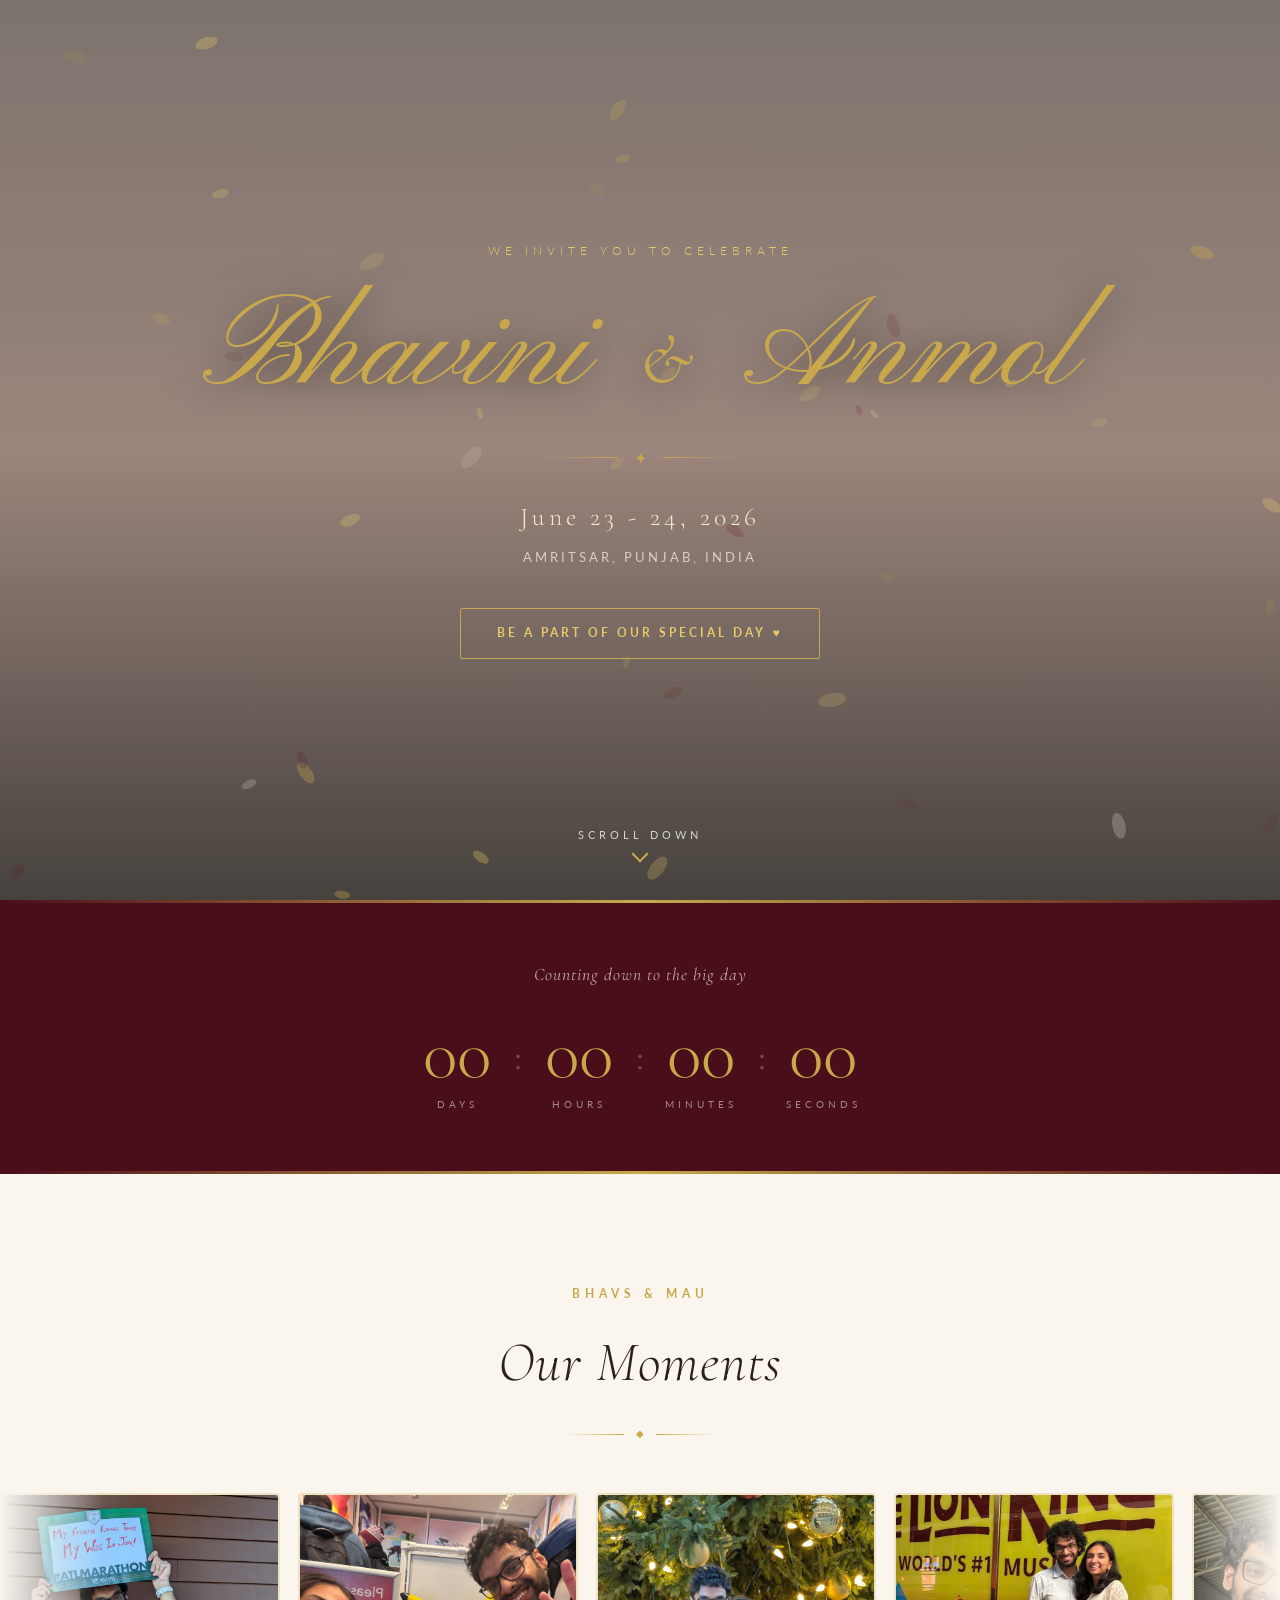
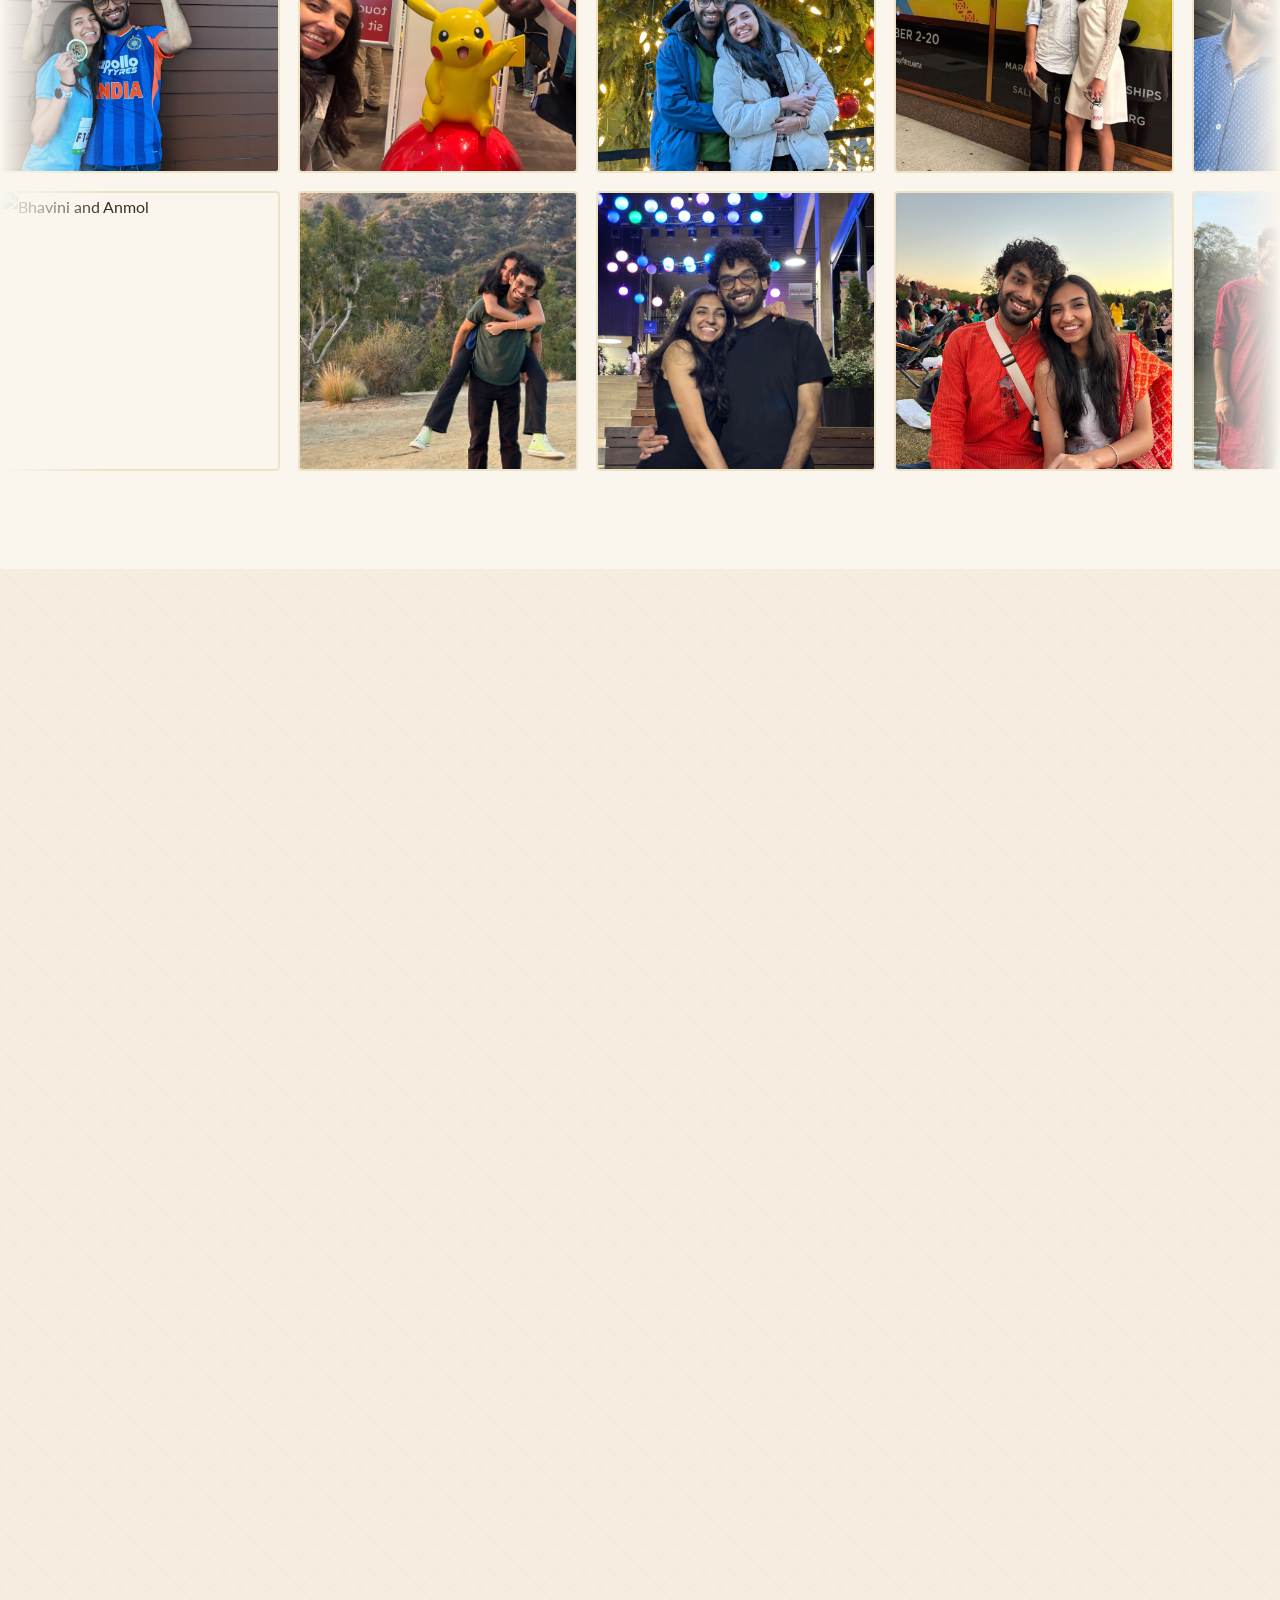
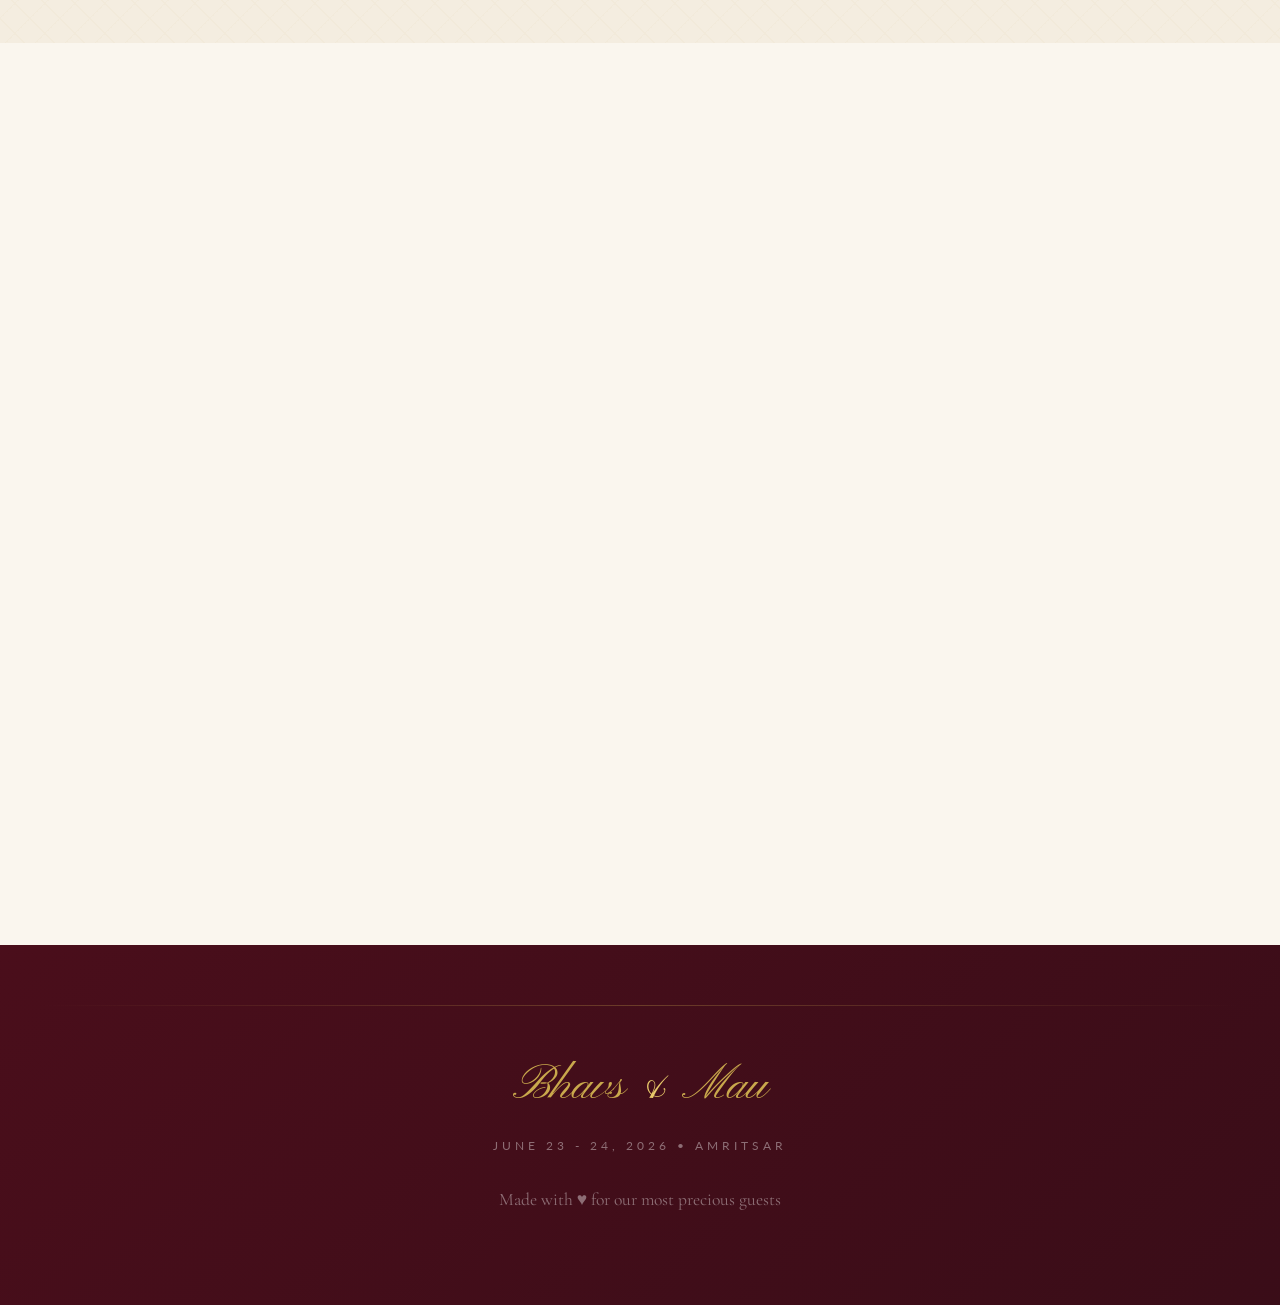
==== commit f1abfc7d: "name change in groom cards" ====
--- a/bride.html
+++ b/bride.html
@@ -184,7 +184,7 @@
             <!-- Haldi -->
             <div class="invite-card scroll-reveal" style="--delay: 0.15s">
                 <div class="invite-card-inner">
-                    <img src="images/cards/Haldi_v2.png" alt="Haldi Invitation" class="invite-card-img">
+                    <img src="images/cards/Haldi_v2_bride.png" alt="Haldi Invitation" class="invite-card-img">
                     <div class="invite-card-overlay">
                         <p class="invite-card-overlay-event">Haldi</p>
                         <p class="invite-card-overlay-detail">June 24 · 9:00 AM</p>
--- a/style.css
+++ b/style.css
@@ -1306,9 +1306,10 @@
 }
 
 .footer-copy {
-    font-size: 0.72rem;
+    font-family: var(--font-serif);
+    font-size: 1.1rem;
     color: rgba(255, 255, 255, 0.4);
-    letter-spacing: 1px;
+    margin-bottom: 30px;
 }
 
 /* ---------- Lightbox ---------- */
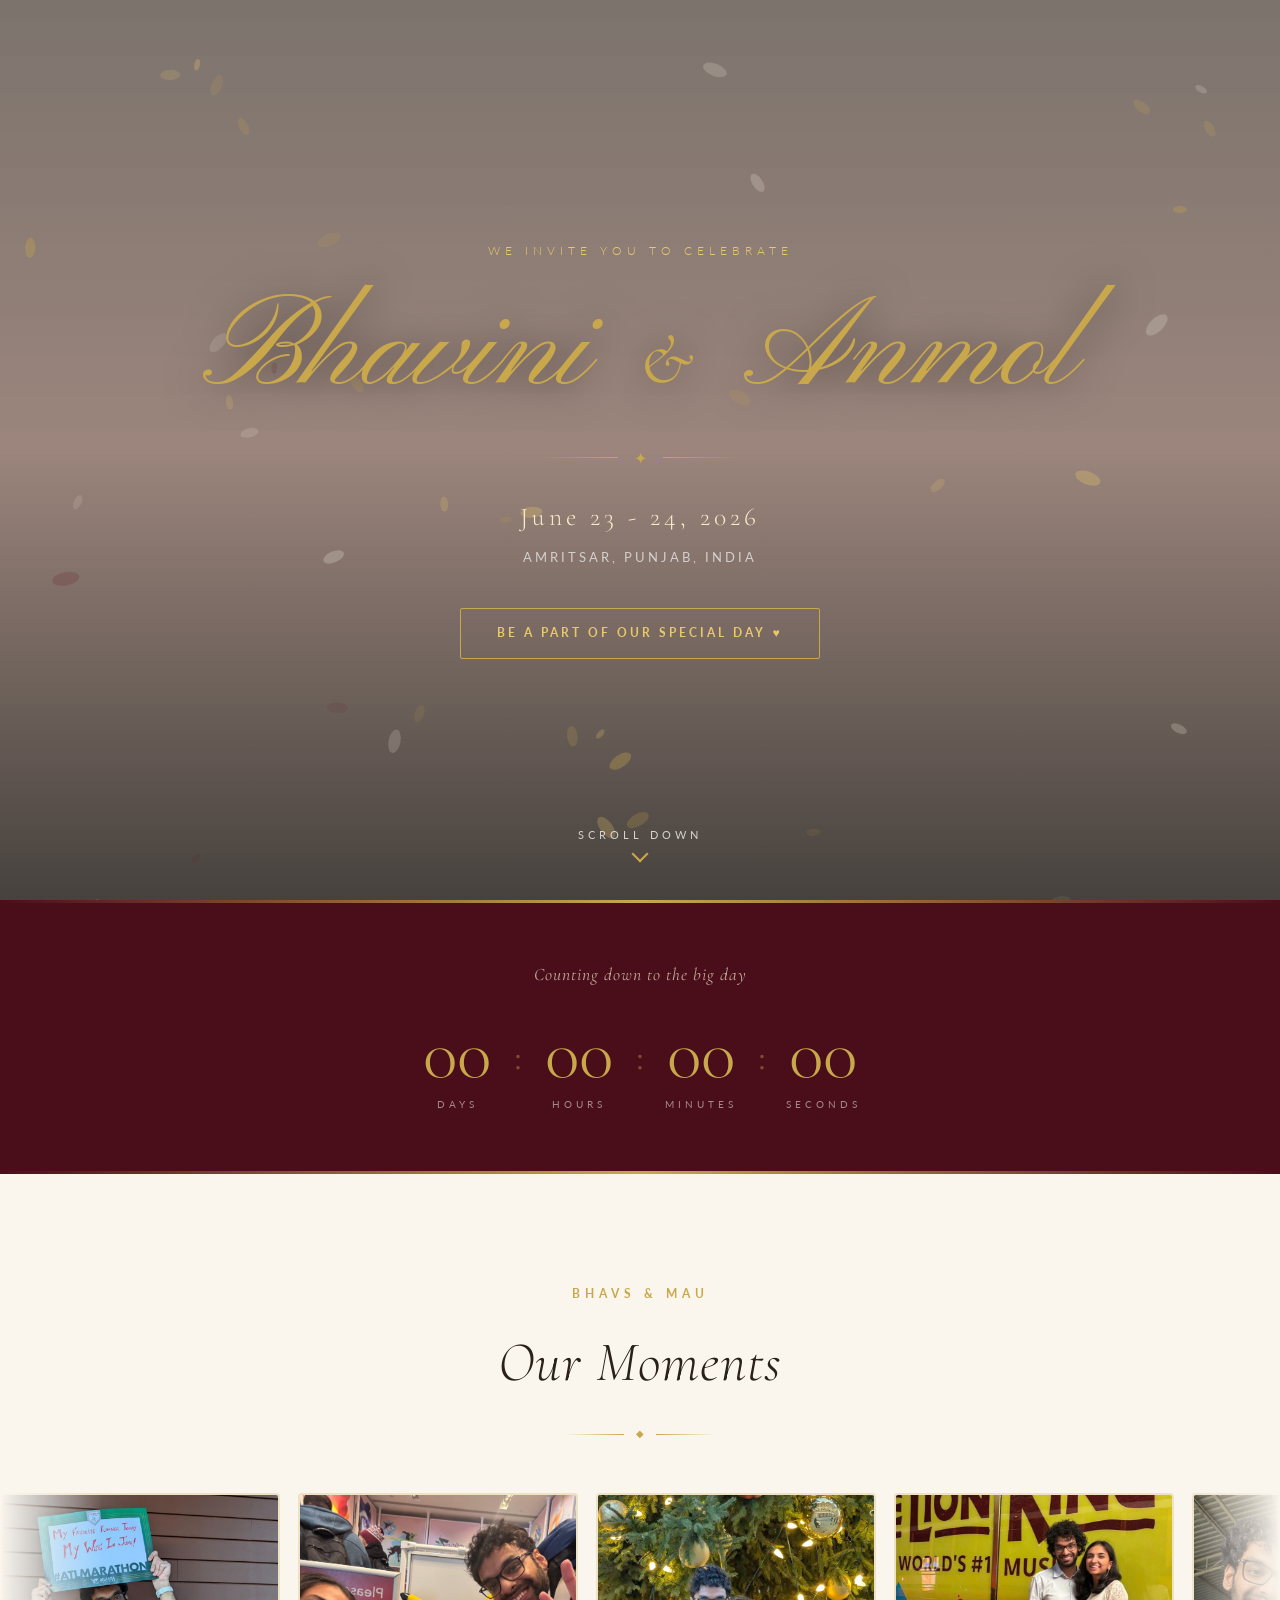
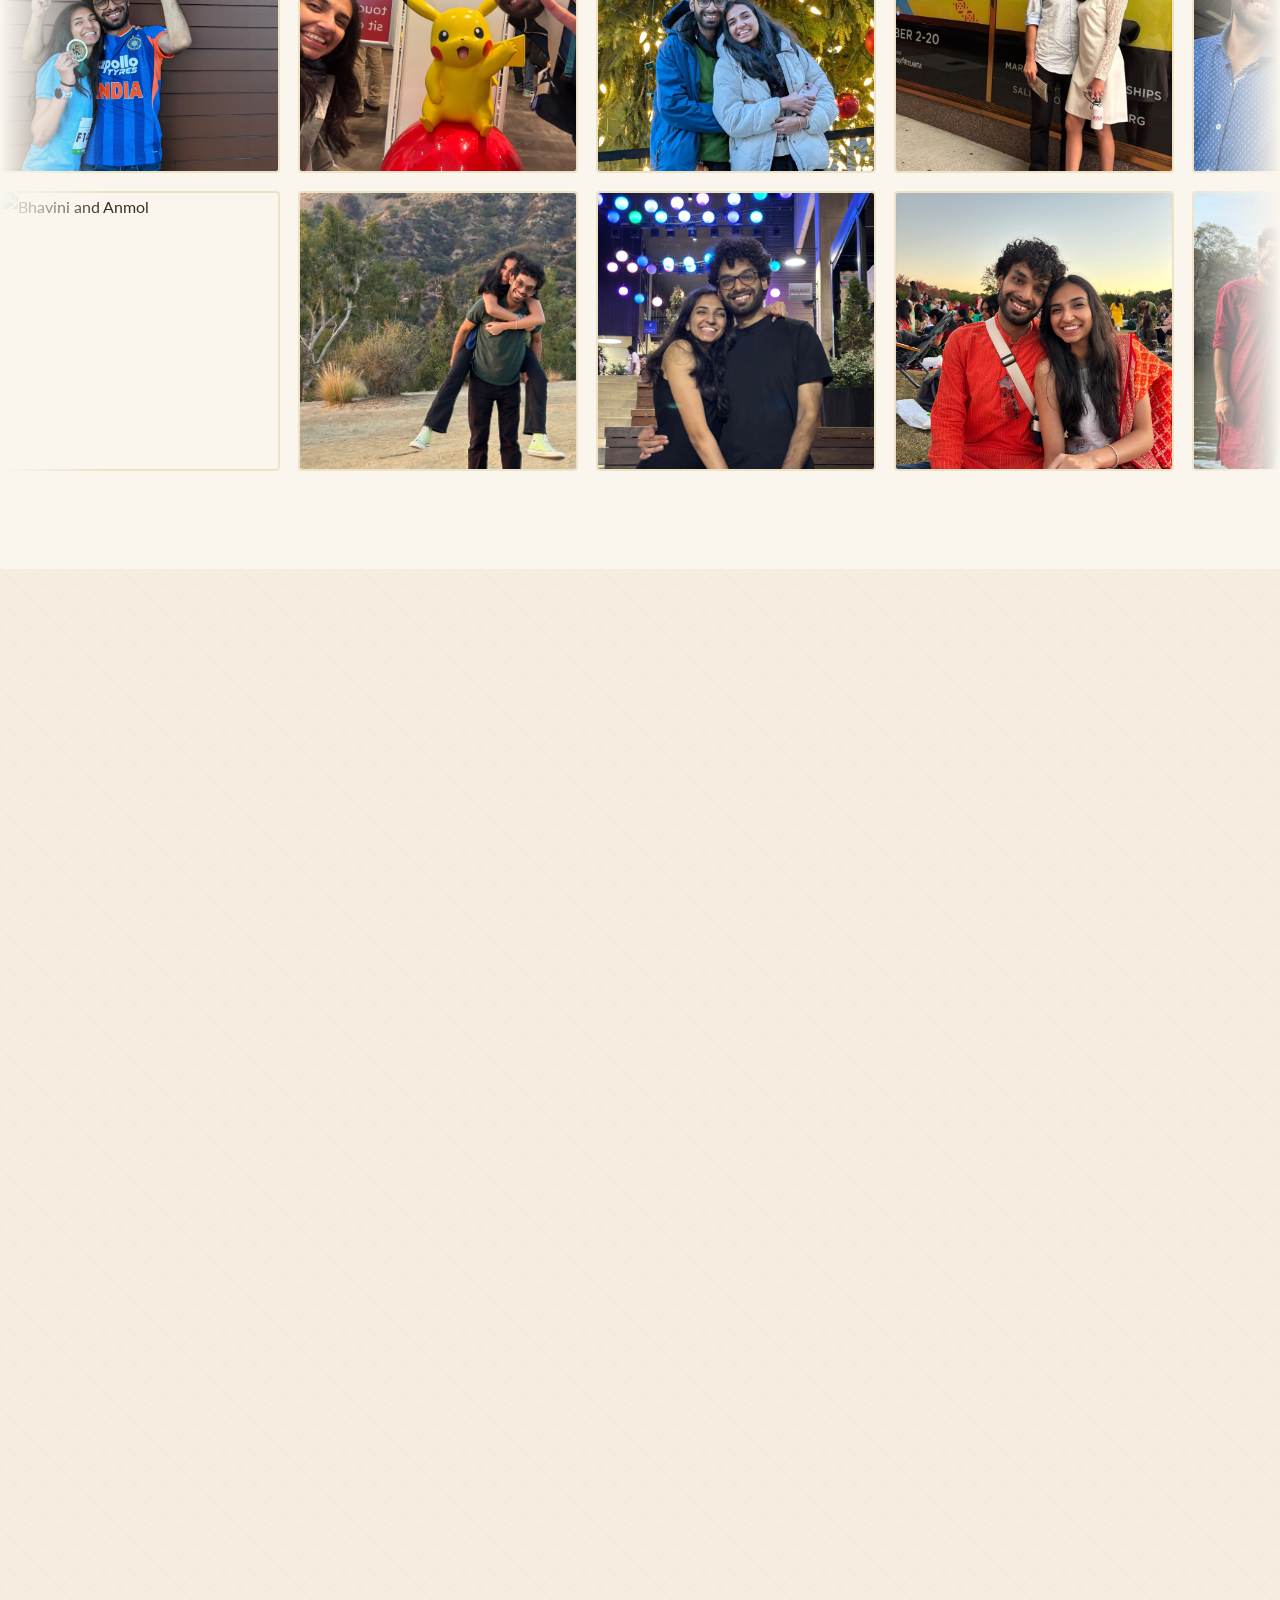
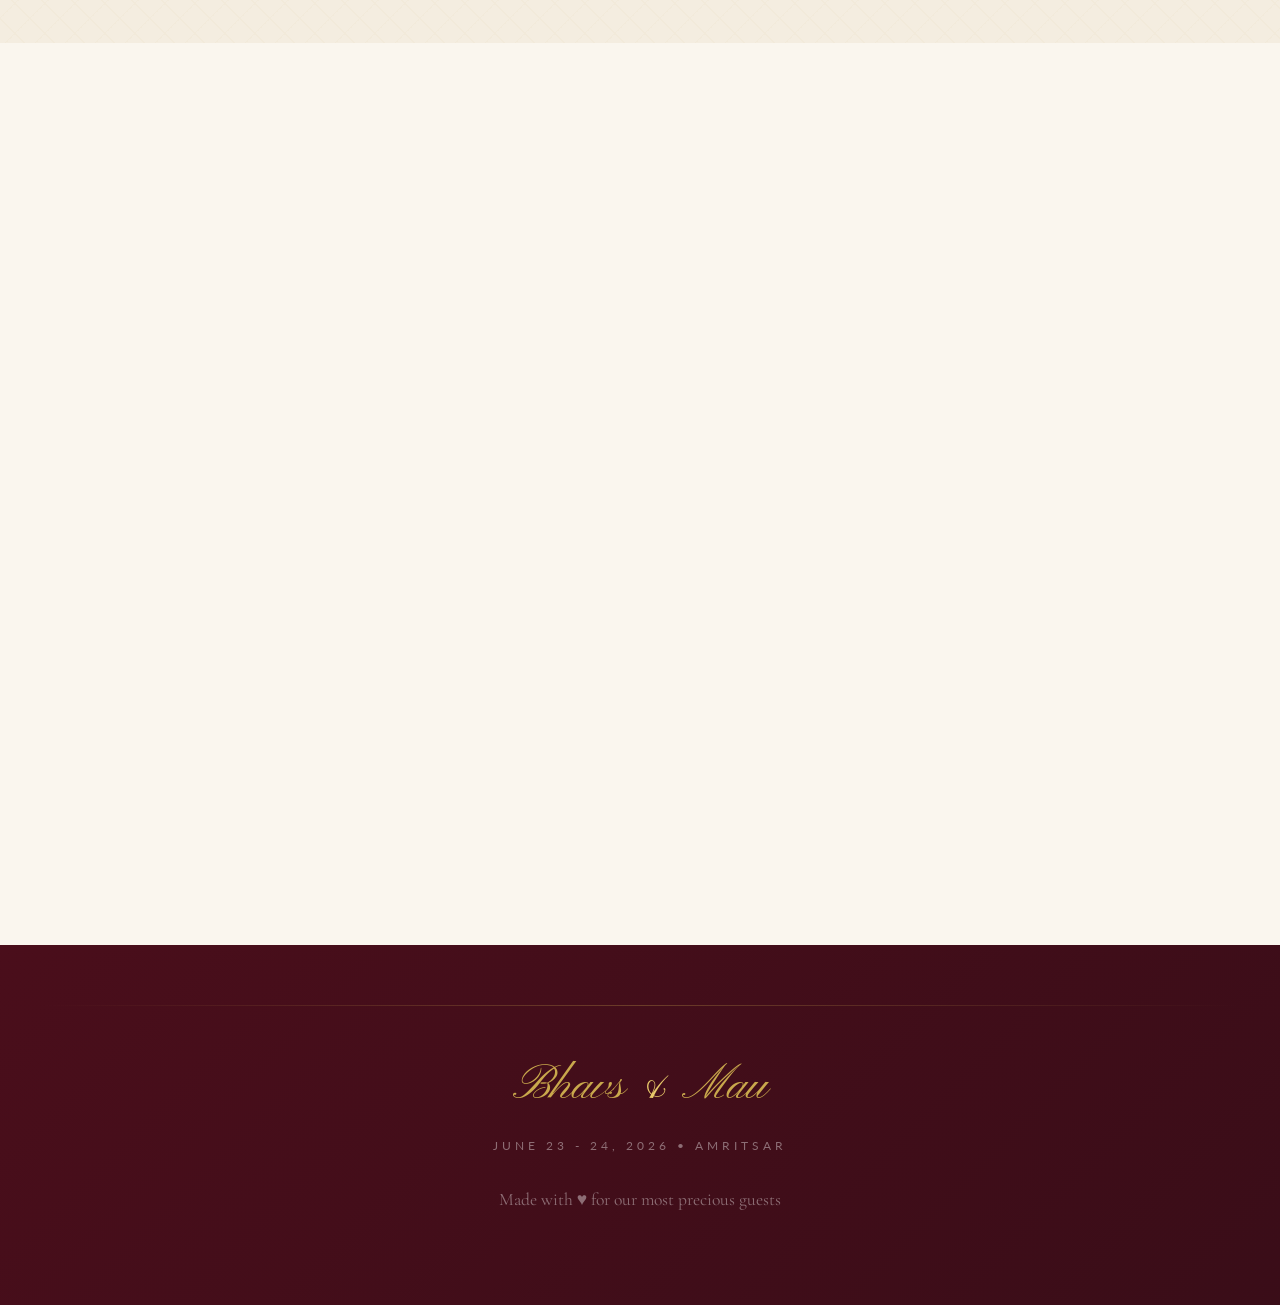
==== commit aa8d629f: "fix javascript date parsing for cross-browser countdown compatibility" ====
--- a/bride.html
+++ b/bride.html
@@ -252,6 +252,6 @@
         <p class="footer-copy">Made with ♥ for our most precious guests</p>
     </footer>
 
-    <script src="script.js"></script>
+    <script src="script.js?v=2"></script>
 </body>
 </html>
